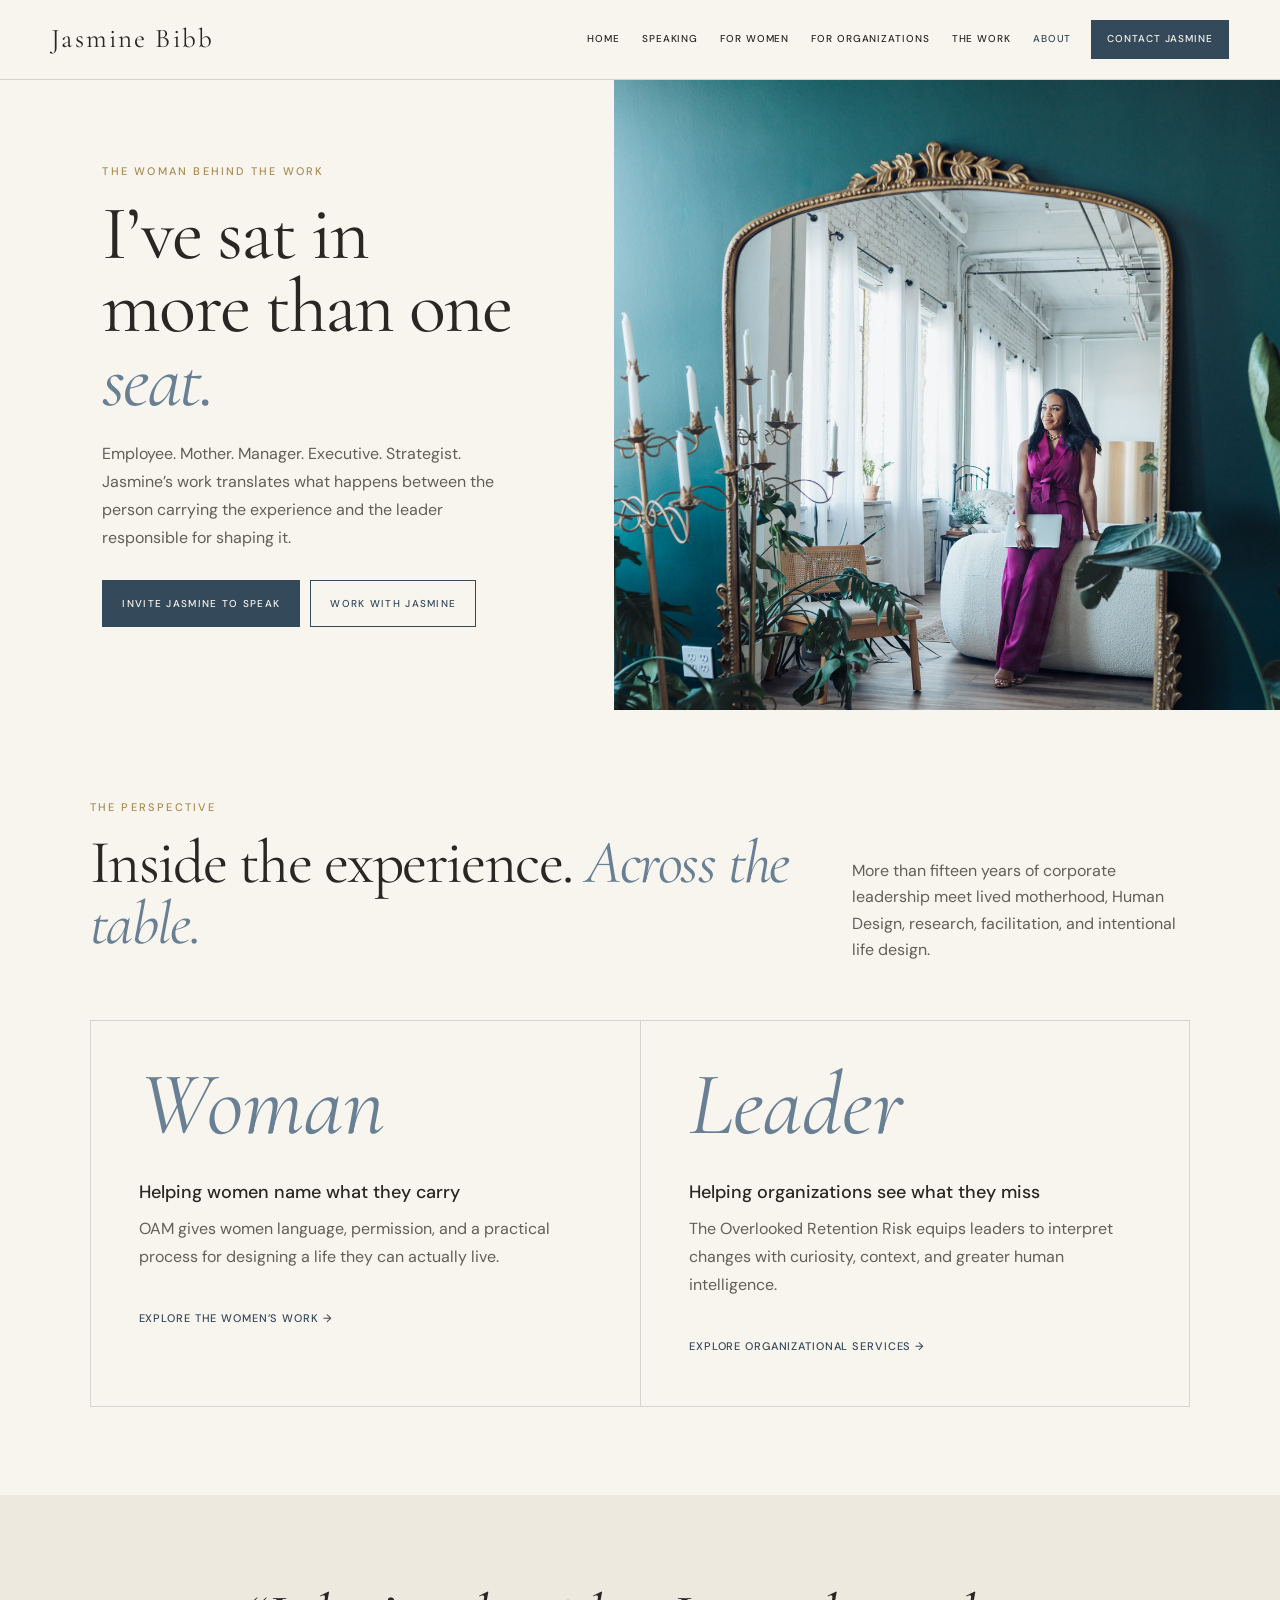
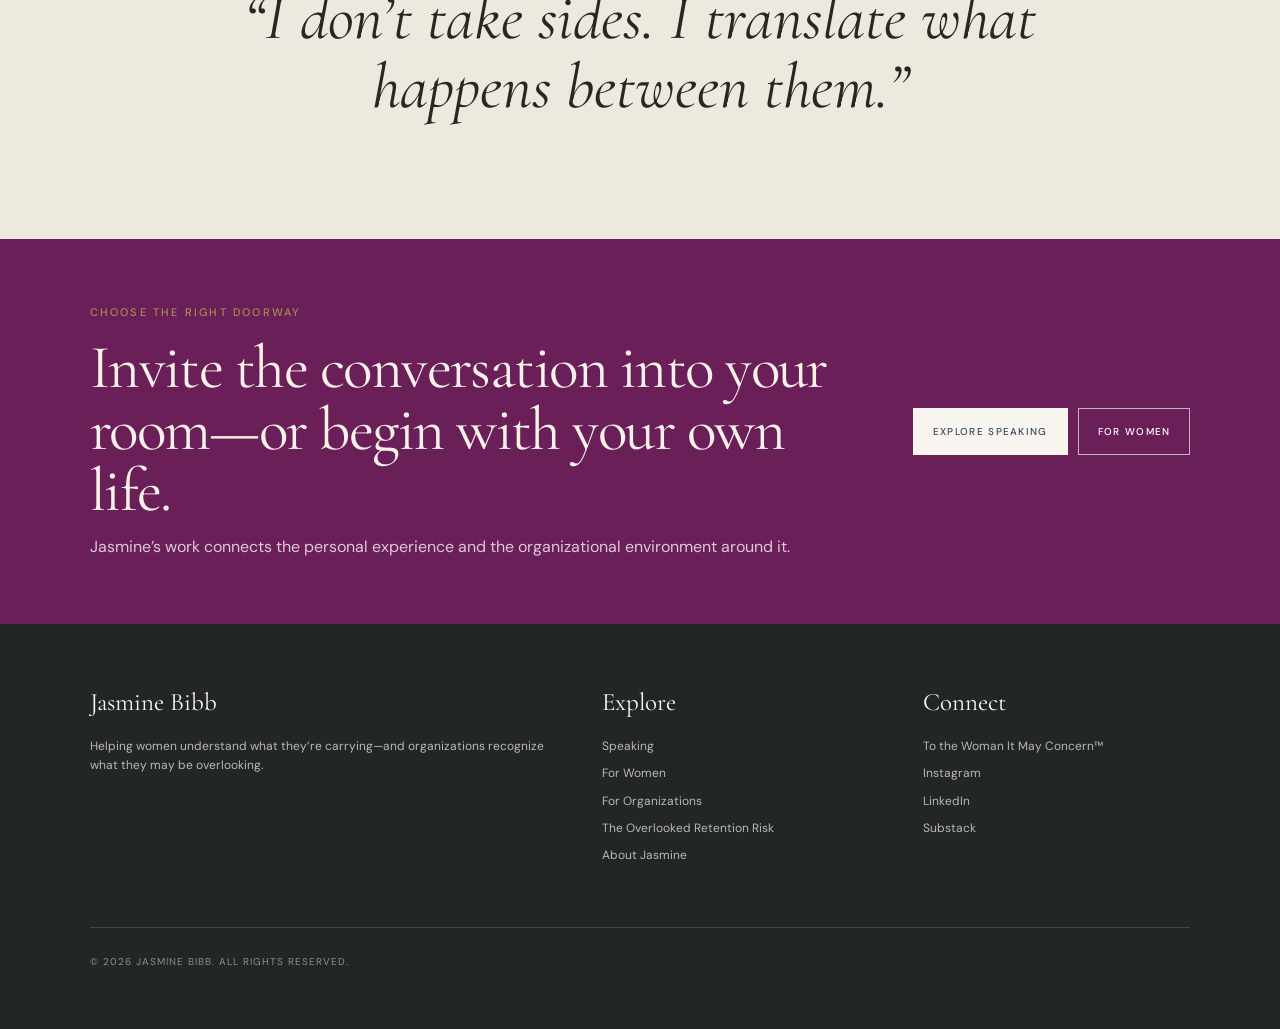
==== about.html @ 8930ca6d "Refresh Jasmine Bibb brand site" ====
<!doctype html>
<html lang="en">
<head>
  <meta charset="utf-8"><meta name="viewport" content="width=device-width, initial-scale=1">
  <title>About Jasmine Bibb</title>
  <meta name="description" content="Meet Jasmine Bibb, a corporate leader, strategist, speaker, facilitator, and founder helping women and organizations better understand capacity, overload, and change.">
  <link rel="canonical" href="https://jasminebibb.com/about.html">
  <link rel="preconnect" href="https://fonts.googleapis.com"><link rel="preconnect" href="https://fonts.gstatic.com" crossorigin><link href="https://fonts.googleapis.com/css2?family=Cormorant+Garamond:ital,wght@0,400;0,500;1,400&family=DM+Sans:wght@400;500&display=swap" rel="stylesheet"><link rel="stylesheet" href="assets/site.css">
</head>
<body>
  <a class="skip-link" href="#main">Skip to content</a>
  <header class="site-header"><a class="brand" href="index.html">Jasmine Bibb</a><button class="nav-toggle" type="button" aria-expanded="false" aria-controls="site-nav">Menu</button><nav class="site-nav" id="site-nav" aria-label="Primary navigation"><a href="index.html">Home</a><a href="speaking.html">Speaking</a><a href="women.html">For Women</a><a href="organizations.html">For Organizations</a><a href="work.html">The Work</a><a href="about.html" aria-current="page">About</a><a class="nav-cta" href="contact.html">Contact Jasmine</a></nav></header>
  <main id="main">
    <section class="hero"><div class="hero-copy"><p class="kicker">The woman behind the work</p><h1>I’ve sat in more than one <span class="serif-italic">seat.</span></h1><p class="lede">Employee. Mother. Manager. Executive. Strategist. Jasmine’s work translates what happens between the person carrying the experience and the leader responsible for shaping it.</p><div class="actions"><a class="button" href="speaking.html">Invite Jasmine to speak</a><a class="button outline" href="organizations.html">Work with Jasmine</a></div></div><div class="hero-image about" role="img" aria-label="Portrait of Jasmine Bibb"></div></section>
    <section class="section"><div class="section-heading"><div><p class="kicker">The perspective</p><h2>Inside the experience. <span class="serif-italic">Across the table.</span></h2></div><p>More than fifteen years of corporate leadership meet lived motherhood, Human Design, research, facilitation, and intentional life design.</p></div><div class="split"><div><span class="big-word">Woman</span><h3>Helping women name what they carry</h3><p class="lede">OAM gives women language, permission, and a practical process for designing a life they can actually live.</p><a class="text-link" href="women.html">Explore the women’s work →</a></div><div><span class="big-word">Leader</span><h3>Helping organizations see what they miss</h3><p class="lede">The Overlooked Retention Risk equips leaders to interpret changes with curiosity, context, and greater human intelligence.</p><a class="text-link" href="organizations.html">Explore organizational services →</a></div></div></section>
    <section class="quote deep"><blockquote>“I don’t take sides. I translate what happens between them.”</blockquote></section>
  </main>
  <section class="site-cta"><div><p class="kicker">Choose the right doorway</p><h2>Invite the conversation into your room—or begin with your own life.</h2><p>Jasmine’s work connects the personal experience and the organizational environment around it.</p></div><div class="actions"><a class="button light" href="speaking.html">Explore speaking</a><a class="button light-outline" href="women.html">For women</a></div></section>
  <footer class="site-footer"><div><strong>Jasmine Bibb</strong><p>Helping women understand what they’re carrying—and organizations recognize what they may be overlooking.</p></div><div><strong>Explore</strong><a href="speaking.html">Speaking</a><a href="women.html">For Women</a><a href="organizations.html">For Organizations</a><a href="work.html">The Overlooked Retention Risk</a><a href="about.html">About Jasmine</a></div><div><strong>Connect</strong><a href="https://pod.link/1829325379?view=apps&sort=popularity">To the Woman It May Concern™</a><a href="https://www.instagram.com/theoverachievermom">Instagram</a><a href="https://www.linkedin.com/in/jasminebibb">LinkedIn</a><a href="https://jasminebibb.substack.com/">Substack</a></div><div class="legal">© <span data-year></span> Jasmine Bibb. All rights reserved.</div></footer>
  <script src="assets/site.js"></script>
</body>
</html>
---- assets/site.css ----
:root {
  --ink: #292723;
  --muted: #625f58;
  --paper: #f8f5ef;
  --paper-deep: #eee9df;
  --blue: #687f94;
  --blue-dark: #344959;
  --gold: #aa8b52;
  --magenta: #6b1f59;
  --line: rgba(41, 39, 35, 0.16);
  --white: #fff;
  --serif: "Cormorant Garamond", Georgia, serif;
  --sans: "DM Sans", Arial, sans-serif;
}

* { box-sizing: border-box; }
html { scroll-behavior: smooth; }
body {
  margin: 0;
  color: var(--ink);
  background: var(--paper);
  font-family: var(--sans);
  font-size: 16px;
  line-height: 1.65;
  -webkit-font-smoothing: antialiased;
}

a { color: inherit; }
img { display: block; max-width: 100%; }
button, input { font: inherit; }
.skip-link { position: absolute; left: -9999px; top: 0; z-index: 1000; }
.skip-link:focus { left: 12px; top: 12px; padding: 10px 14px; background: var(--white); }

.site-header {
  position: sticky;
  top: 0;
  z-index: 100;
  display: flex;
  align-items: center;
  justify-content: space-between;
  gap: 22px;
  padding: 17px clamp(20px, 4vw, 56px);
  border-bottom: 1px solid var(--line);
  background: rgba(248, 245, 239, 0.96);
  backdrop-filter: blur(12px);
}
.brand {
  flex: none;
  font-family: var(--serif);
  font-size: 27px;
  letter-spacing: 0.08em;
  text-decoration: none;
}
.nav-toggle {
  display: none;
  padding: 8px 0;
  border: 0;
  color: var(--ink);
  background: transparent;
  font-size: 12px;
  letter-spacing: 0.12em;
  text-transform: uppercase;
}
.site-nav { display: flex; align-items: center; justify-content: flex-end; gap: 2px; }
.site-nav a {
  padding: 9px 10px;
  font-size: 10px;
  font-weight: 500;
  letter-spacing: 0.09em;
  text-decoration: none;
  text-transform: uppercase;
  white-space: nowrap;
}
.site-nav a:hover, .site-nav a:focus-visible, .site-nav a[aria-current="page"] { color: var(--blue-dark); }
.site-nav .nav-cta { margin-left: 8px; padding: 11px 16px; color: var(--paper); background: var(--blue-dark); }
.site-nav .nav-cta:hover, .site-nav .nav-cta:focus-visible { color: var(--white); background: var(--magenta); }

.hero {
  display: grid;
  grid-template-columns: minmax(0, 0.96fr) minmax(360px, 1.04fr);
  min-height: 630px;
}
.hero-copy { display: flex; flex-direction: column; justify-content: center; padding: 72px clamp(34px, 8vw, 120px); }
.hero-image { min-height: 560px; background-color: var(--paper-deep); background-position: center; background-size: cover; }
.hero-image.home { background-image: linear-gradient(90deg, rgba(238,233,223,.26), transparent 22%), url("images/B-34.jpg"); background-position: center 42%; }
.hero-image.speaking { background-image: url("images/B-31.jpg"); background-position: center 72%; min-height: 740px; }
.hero-image.women { background-image: url("images/B-12.jpg"); background-position: center 42%; }
.hero-image.organizations { background-image: url("images/B-7.jpg"); background-position: center 32%; }
.hero-image.framework { background-image: url("images/B-13.jpg"); background-position: center 38%; }
.hero-image.about { background-image: url("images/B-39.jpg"); background-position: center 25%; }

.kicker {
  margin: 0 0 16px;
  color: var(--gold);
  font-size: 11px;
  font-weight: 500;
  letter-spacing: 0.2em;
  text-transform: uppercase;
}
h1, h2, h3, p { margin-top: 0; }
h1, h2 { font-family: var(--serif); font-weight: 400; letter-spacing: -0.025em; }
h1 { max-width: 760px; margin-bottom: 22px; font-size: clamp(50px, 6vw, 82px); line-height: 0.96; }
h2 { margin-bottom: 17px; font-size: clamp(39px, 4.8vw, 62px); line-height: 1; }
h3 { margin-bottom: 10px; font-size: 18px; font-weight: 500; line-height: 1.35; }
.serif-italic { color: var(--blue); font-style: italic; }
.lede { max-width: 620px; margin-bottom: 28px; color: var(--muted); font-size: 16px; line-height: 1.75; }

.actions { display: flex; flex-wrap: wrap; gap: 10px; }
.button {
  display: inline-flex;
  align-items: center;
  justify-content: center;
  min-height: 47px;
  padding: 12px 19px;
  border: 1px solid var(--blue-dark);
  color: var(--paper);
  background: var(--blue-dark);
  font-size: 10px;
  font-weight: 500;
  letter-spacing: 0.13em;
  line-height: 1.3;
  text-align: center;
  text-decoration: none;
  text-transform: uppercase;
  transition: 180ms ease;
}
.button:hover, .button:focus-visible { border-color: var(--magenta); background: var(--magenta); transform: translateY(-1px); }
.button.outline { color: var(--blue-dark); background: transparent; }
.button.outline:hover, .button.outline:focus-visible { color: var(--paper); }
.button.light { border-color: var(--paper); color: var(--blue-dark); background: var(--paper); }
.button.light-outline { border-color: rgba(255,255,255,.65); color: var(--white); background: transparent; }

.section { padding: 88px clamp(24px, 7vw, 108px); }
.section.deep { background: var(--paper-deep); }
.section-heading { display: grid; grid-template-columns: minmax(0, 1fr) minmax(260px, 0.48fr); gap: 58px; align-items: end; margin-bottom: 48px; }
.section-heading > p { max-width: 460px; margin-bottom: 8px; color: var(--muted); }
.grid-3 { display: grid; grid-template-columns: repeat(3, 1fr); border: 1px solid var(--line); }
.card { min-height: 255px; padding: 34px 30px; border-right: 1px solid var(--line); background: rgba(255,255,255,.2); }
.card:last-child { border-right: 0; }
.card small { display: block; margin-bottom: 36px; color: var(--gold); font-size: 10px; letter-spacing: .16em; text-transform: uppercase; }
.card p { color: var(--muted); font-size: 14px; line-height: 1.65; }
.text-link { display: inline-block; margin-top: 10px; border: 0; color: var(--blue-dark); background: transparent; font-size: 11px; font-weight: 500; letter-spacing: .08em; text-decoration: none; text-transform: uppercase; }
.text-link:hover, .text-link:focus-visible { color: var(--magenta); }

.band { padding: 82px clamp(24px, 11vw, 170px); color: #f7f1e8; background: var(--blue-dark); text-align: center; }
.band h2 { max-width: 960px; margin-right: auto; margin-left: auto; }
.band > p:last-child { max-width: 760px; margin: 0 auto; color: #dce3e8; }

.feature-grid { display: grid; grid-template-columns: minmax(0, .9fr) minmax(320px, .7fr); gap: 70px; align-items: center; }
.feature-image { min-height: 520px; background-position: center; background-size: cover; }
.feature-image.book { background-image: url("images/B-21.jpg"); background-position: center 35%; }

.split { display: grid; grid-template-columns: 1fr 1fr; border: 1px solid var(--line); }
.split > div { min-height: 310px; padding: 48px; }
.split > div + div { border-left: 1px solid var(--line); }
.big-word { display: block; margin-bottom: 40px; color: var(--blue); font-family: var(--serif); font-size: clamp(52px, 7vw, 94px); font-style: italic; line-height: .8; }

.steps { display: grid; grid-template-columns: repeat(5, 1fr); border: 1px solid var(--line); }
.step { position: relative; min-height: 170px; padding: 30px 22px; border-right: 1px solid var(--line); color: inherit; text-decoration: none; transition: background-color 180ms ease; }
.step:last-child { border-right: 0; }
.step[href]::after { content: "↗"; position: absolute; top: 24px; right: 20px; color: var(--blue); font-size: 16px; opacity: 0; transform: translate(-4px, 4px); transition: opacity 180ms ease, transform 180ms ease; }
.step[href]:hover, .step[href]:focus-visible { background: rgba(255, 255, 255, .5); outline: none; }
.step[href]:hover::after, .step[href]:focus-visible::after { opacity: 1; transform: translate(0, 0); }
.step span { display: block; margin-bottom: 34px; color: var(--gold); font-family: var(--serif); font-size: 32px; }
.step strong { display: block; font-size: 14px; font-weight: 500; }
.step p { margin: 4px 0 0; color: var(--muted); font-size: 12px; }

.design-tool { padding: 90px clamp(24px, 7vw, 108px); color: #f7f1e8; background: var(--magenta); }
.design-shell { display: grid; grid-template-columns: minmax(0, .88fr) minmax(380px, .72fr); gap: 72px; align-items: center; }
.design-intro p:not(.kicker) { max-width: 590px; color: rgba(255,255,255,.78); }
.design-notes { display: grid; gap: 16px; margin-top: 38px; }
.design-notes span { padding-top: 14px; border-top: 1px solid rgba(255,255,255,.2); font-size: 13px; }
.design-notes b { margin-right: 12px; color: #e2c685; font-weight: 500; }
.design-card { padding: 42px; color: var(--ink); background: var(--paper); }
.design-card h3 { font-family: var(--serif); font-size: 34px; font-weight: 400; }
.design-card p { color: var(--muted); }

.podcast { display: grid; grid-template-columns: minmax(320px, .76fr) 1fr; background: var(--paper); }
.podcast-art { display: grid; place-items: center; min-height: 480px; padding: 38px; background: url("images/B-16.jpg") center 28% / cover; }
.podcast-art span { width: min(320px, 90%); padding: 28px; color: var(--white); background: rgba(52,73,89,.88); font-family: var(--serif); font-size: clamp(32px, 4vw, 50px); line-height: .95; text-align: center; }
.podcast-art em { color: #e3c78c; font-weight: 400; }
.podcast-copy { display: flex; flex-direction: column; justify-content: center; padding: 68px clamp(34px, 8vw, 120px); }
.podcast-copy > p:not(.kicker) { max-width: 610px; color: var(--muted); }

.book-landing { display: grid; grid-template-columns: minmax(0, 1.15fr) minmax(300px, .65fr); gap: 60px; align-items: center; padding: 90px clamp(24px, 8vw, 120px); color: #f4eee6; background: var(--blue-dark); }
.book-landing .lede { color: #dce3e8; }
.book-cover-wrap { display: grid; place-items: center; min-height: 480px; }
.book-cover { position: relative; width: min(290px, 78%); min-height: 410px; padding: 38px 30px; color: #fff9ef; background: var(--magenta); box-shadow: -16px 20px 0 rgba(231,211,169,.22), 0 34px 70px rgba(0,0,0,.3); }
.book-cover::before { content: ""; position: absolute; inset: 14px; border: 1px solid rgba(255,249,239,.44); }
.book-cover small, .book-cover strong, .book-cover span { position: relative; z-index: 1; display: block; }
.book-cover small { font-size: 9px; letter-spacing: .16em; text-transform: uppercase; }
.book-cover strong { margin-top: 90px; font-family: var(--serif); font-size: 50px; font-weight: 400; line-height: .88; }
.book-cover span { position: absolute; right: 30px; bottom: 34px; left: 30px; font-size: 10px; letter-spacing: .12em; text-transform: uppercase; }
.premise-grid { display: grid; grid-template-columns: repeat(3, 1fr); border: 1px solid var(--line); }
.premise { padding: 38px 30px; border-right: 1px solid var(--line); }
.premise:last-child { border-right: 0; }
.premise span { color: var(--gold); font-family: var(--serif); font-size: 32px; }
.premise h3 { margin-top: 14px; }
.premise p { margin: 0; color: var(--muted); font-size: 13px; }

.quote { padding: 88px clamp(24px, 11vw, 170px); text-align: center; }
.quote.deep { background: var(--paper-deep); }
.quote blockquote { max-width: 980px; margin: 0 auto 30px; font-family: var(--serif); font-size: clamp(36px, 5vw, 64px); font-style: italic; line-height: 1.08; }
.quote .actions { justify-content: center; }

.process-list { border-top: 1px solid var(--line); }
.process-step { display: grid; grid-template-columns: 100px minmax(210px, .65fr) 1.4fr; gap: 30px; padding: 34px 0; border-bottom: 1px solid var(--line); align-items: start; }
.process-step > span { color: var(--gold); font-family: var(--serif); font-size: 32px; line-height: 1; }
.process-step h3 { font-family: var(--serif); font-size: 30px; font-weight: 400; }
.process-step p { margin: 0; color: var(--muted); font-size: 14px; }
.checklist { margin: 0; padding: 0; list-style: none; border-top: 1px solid var(--line); }
.checklist li { position: relative; padding: 18px 0 18px 30px; border-bottom: 1px solid var(--line); color: var(--muted); }
.checklist li::before { content: "·"; position: absolute; left: 5px; color: var(--gold); font-size: 28px; line-height: 1; }
.comparison { display: grid; grid-template-columns: 1fr 1fr; border: 1px solid rgba(255,255,255,.18); }
.comparison > div { padding: 28px; }
.comparison > div + div { border-left: 1px solid rgba(255,255,255,.18); }
.comparison small { display: block; margin-bottom: 20px; color: #e2c685; font-size: 10px; letter-spacing: .15em; text-transform: uppercase; }
.comparison p { padding: 12px 0; border-top: 1px solid rgba(255,255,255,.12); color: #dce3e8; font-size: 13px; }
.comparison .not p { color: rgba(255,255,255,.46); text-decoration: line-through; }
.type-grid { display: grid; grid-template-columns: repeat(5, 1fr); border: 1px solid var(--line); }
.type-card { min-height: 270px; padding: 28px 22px; border-right: 1px solid var(--line); }
.type-card:last-child { border-right: 0; }
.type-card h3 { font-family: var(--serif); font-size: 25px; font-style: italic; font-weight: 400; }
.type-card p { color: var(--muted); font-size: 12px; }
.waitlist-shell { display: grid; grid-template-columns: minmax(0, .8fr) minmax(360px, .65fr); gap: 72px; align-items: start; max-width: 1100px; margin: 0 auto; }
.waitlist-note { padding: 34px; background: var(--paper-deep); }
.waitlist-form { display: grid; gap: 16px; padding: 38px; border: 1px solid var(--line); background: rgba(255,255,255,.3); }
.waitlist-form label { display: grid; gap: 7px; color: var(--muted); font-size: 10px; font-weight: 500; letter-spacing: .12em; text-transform: uppercase; }
.waitlist-form input { width: 100%; padding: 13px 14px; border: 1px solid var(--line); border-radius: 0; color: var(--ink); background: var(--white); }
.waitlist-form input:focus { border-color: var(--blue-dark); outline: 2px solid rgba(104,127,148,.18); }
.waitlist-form button { width: 100%; border: 0; cursor: pointer; }
.formkit-alert { margin: 0; padding: 0; list-style: none; color: var(--magenta); font-size: 13px; }
.formkit-powered-by-convertkit-container { text-align: center; }
.formkit-powered-by-convertkit { color: var(--muted); font-size: 10px; text-decoration: none; }

.inquiry-page { display: grid; grid-template-columns: minmax(300px, .72fr) minmax(480px, 1fr); gap: clamp(48px, 7vw, 110px); align-items: start; padding: 86px clamp(24px, 7vw, 108px); }
.inquiry-copy { position: sticky; top: 116px; }
.inquiry-copy h1 { font-size: clamp(50px, 6vw, 78px); }
.inquiry-notes { display: grid; gap: 0; margin: 40px 0 34px; border-top: 1px solid var(--line); }
.inquiry-notes span { padding: 18px 0; border-bottom: 1px solid var(--line); color: var(--muted); font-size: 13px; }
.inquiry-notes b { margin-right: 14px; color: var(--gold); font-family: var(--serif); font-size: 20px; font-weight: 400; }
.inquiry-assurance { max-width: 520px; color: var(--muted); font-size: 13px; }
.inquiry-form-shell { min-width: 0; padding: 18px; border: 1px solid var(--line); background: rgba(255,255,255,.28); }
.tally-embed { display: block; width: 100%; min-height: 1320px; border: 0; }

.site-cta { display: grid; grid-template-columns: 1fr auto; gap: 50px; align-items: center; padding: 64px clamp(24px, 7vw, 108px); color: #f7f1e8; background: var(--magenta); }
.site-cta h2 { max-width: 760px; margin-bottom: 12px; }
.site-cta p:last-child { margin: 0; color: rgba(255,255,255,.76); }
.site-footer { display: grid; grid-template-columns: 1.2fr .7fr .7fr; gap: 54px; padding: 58px clamp(24px, 7vw, 108px); color: #d9d2c8; background: #222626; }
.site-footer strong { display: block; margin-bottom: 14px; color: #fff8ef; font-family: var(--serif); font-size: 25px; font-weight: 400; }
.site-footer p, .site-footer a { display: block; margin: 0 0 8px; color: #bdb8b0; font-size: 12px; line-height: 1.6; text-decoration: none; }
.site-footer a:hover, .site-footer a:focus-visible { color: #fff; }
.legal { grid-column: 1 / -1; padding-top: 26px; border-top: 1px solid rgba(255,255,255,.14); color: #918e88; font-size: 10px; letter-spacing: .1em; text-transform: uppercase; }

@media (max-width: 980px) {
  .site-header { align-items: flex-start; flex-wrap: wrap; }
  .nav-toggle { display: block; }
  .site-nav { display: none; width: 100%; align-items: stretch; flex-direction: column; }
  .site-nav.is-open { display: flex; }
  .site-nav a { padding: 12px 0; border-top: 1px solid var(--line); }
  .site-nav .nav-cta { margin: 6px 0 0; padding: 13px 16px; text-align: center; }
  .hero { grid-template-columns: 1fr 1fr; }
  .hero-copy { padding: 58px 7%; }
  .section-heading { grid-template-columns: 1fr; gap: 8px; }
  .grid-3 { grid-template-columns: 1fr; }
  .card { border-right: 0; border-bottom: 1px solid var(--line); }
  .card:last-child { border-bottom: 0; }
  .steps { grid-template-columns: repeat(5, 1fr); }
  .step { padding: 24px 14px; }
  .design-shell { grid-template-columns: 1fr; }
  .type-grid { grid-template-columns: repeat(2, 1fr); }
  .type-card:nth-child(2n) { border-right: 0; }
  .type-card { border-bottom: 1px solid var(--line); }
  .waitlist-shell { grid-template-columns: 1fr; }
  .inquiry-page { grid-template-columns: 1fr; }
  .inquiry-copy { position: static; }
  .site-footer { grid-template-columns: 1fr 1fr; }
}

@media (max-width: 720px) {
  .hero { grid-template-columns: 1fr; min-height: auto; }
  .hero-image { min-height: 470px; order: -1; }
  .hero-image.speaking { min-height: 640px; background-position: center 66%; }
  .hero-copy { padding: 52px 7% 62px; }
  h1 { font-size: clamp(48px, 15vw, 68px); }
  .section { padding: 66px 7%; }
  .feature-grid, .split, .podcast, .book-landing, .site-cta { grid-template-columns: 1fr; }
  .feature-image { min-height: 380px; order: -1; }
  .split > div { min-height: auto; padding: 38px 30px; }
  .split > div + div { border-top: 1px solid var(--line); border-left: 0; }
  .steps { grid-template-columns: 1fr; }
  .step { min-height: auto; border-right: 0; border-bottom: 1px solid var(--line); }
  .step:last-child { border-bottom: 0; }
  .step span { margin-bottom: 12px; }
  .design-tool { padding: 66px 7%; }
  .design-card { padding: 32px 26px; }
  .podcast-art { min-height: 450px; }
  .podcast-copy { padding: 56px 7%; }
  .book-landing { padding: 58px 7%; }
  .book-cover-wrap { min-height: 420px; order: -1; }
  .premise-grid { grid-template-columns: 1fr; }
  .premise { border-right: 0; border-bottom: 1px solid var(--line); }
  .premise:last-child { border-bottom: 0; }
  .process-step { grid-template-columns: 60px 1fr; gap: 14px 20px; }
  .process-step p { grid-column: 2; }
  .comparison { grid-template-columns: 1fr; }
  .comparison > div + div { border-top: 1px solid rgba(255,255,255,.18); border-left: 0; }
  .type-grid { grid-template-columns: 1fr; }
  .type-card, .type-card:nth-child(2n) { border-right: 0; border-bottom: 1px solid var(--line); }
  .type-card:last-child { border-bottom: 0; }
  .waitlist-form { padding: 28px 22px; }
  .inquiry-page { padding: 58px 7%; }
  .inquiry-form-shell { padding: 8px; }
  .site-cta { padding: 56px 7%; }
  .site-footer { grid-template-columns: 1fr; }
  .legal { grid-column: auto; }
}

@media (prefers-reduced-motion: reduce) {
  html { scroll-behavior: auto; }
  *, *::before, *::after { transition-duration: .01ms !important; }
}
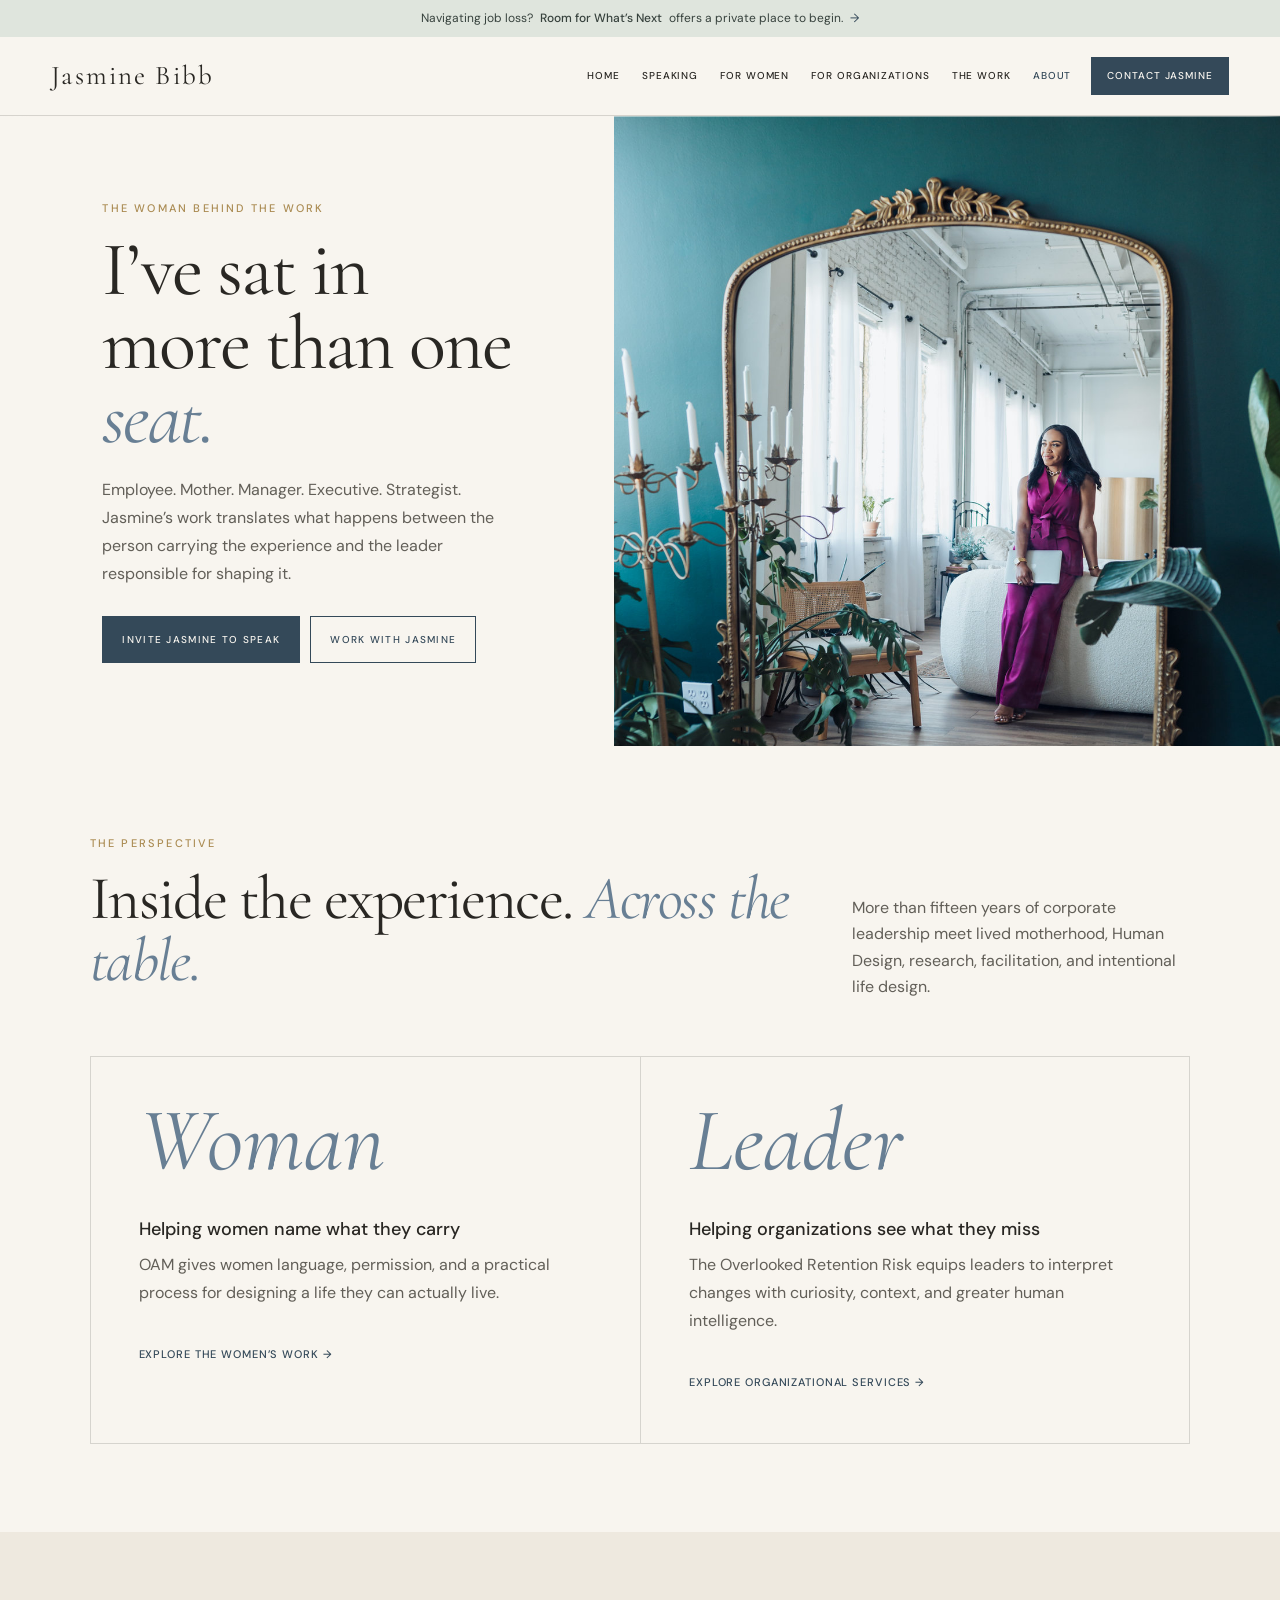
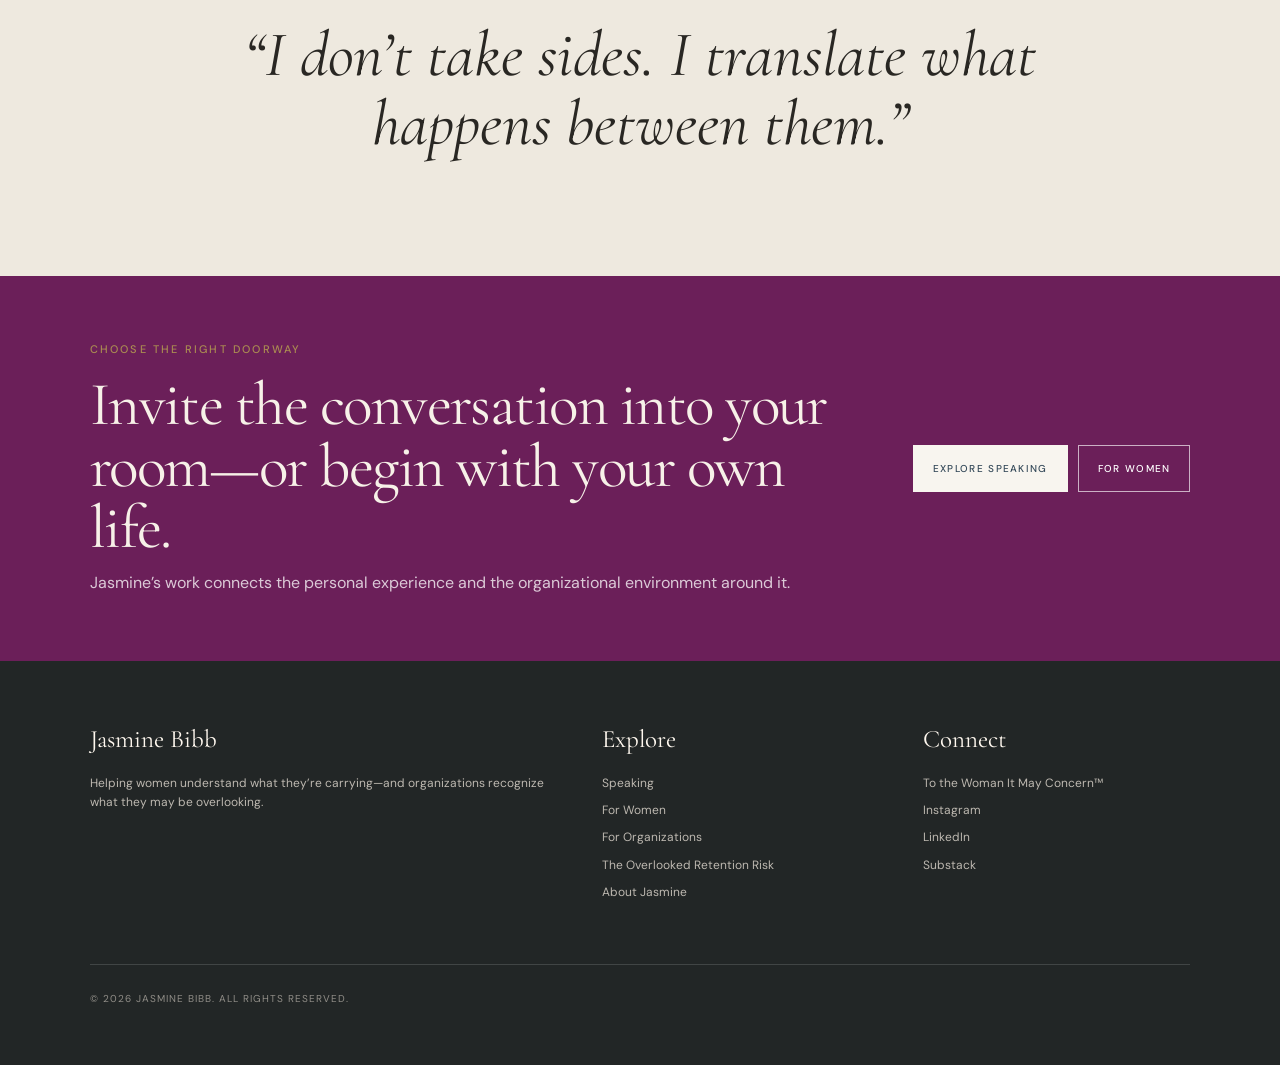
==== commit 03645d2c: "Add Room for Whats Next doorway" ====
--- a/about.html
+++ b/about.html
@@ -9,6 +9,7 @@
 </head>
 <body>
   <a class="skip-link" href="#main">Skip to content</a>
+  <a class="offer-banner" href="https://room-for-whats-next.jasmine-bibb61.chatgpt.site/">Navigating job loss? <strong>Room for What’s Next</strong> offers a private place to begin. <span aria-hidden="true">→</span></a>
   <header class="site-header"><a class="brand" href="index.html">Jasmine Bibb</a><button class="nav-toggle" type="button" aria-expanded="false" aria-controls="site-nav">Menu</button><nav class="site-nav" id="site-nav" aria-label="Primary navigation"><a href="index.html">Home</a><a href="speaking.html">Speaking</a><a href="women.html">For Women</a><a href="organizations.html">For Organizations</a><a href="work.html">The Work</a><a href="about.html" aria-current="page">About</a><a class="nav-cta" href="contact.html">Contact Jasmine</a></nav></header>
   <main id="main">
     <section class="hero"><div class="hero-copy"><p class="kicker">The woman behind the work</p><h1>I’ve sat in more than one <span class="serif-italic">seat.</span></h1><p class="lede">Employee. Mother. Manager. Executive. Strategist. Jasmine’s work translates what happens between the person carrying the experience and the leader responsible for shaping it.</p><div class="actions"><a class="button" href="speaking.html">Invite Jasmine to speak</a><a class="button outline" href="organizations.html">Work with Jasmine</a></div></div><div class="hero-image about" role="img" aria-label="Portrait of Jasmine Bibb"></div></section>
--- a/assets/site.css
+++ b/assets/site.css
@@ -30,6 +30,10 @@
 button, input { font: inherit; }
 .skip-link { position: absolute; left: -9999px; top: 0; z-index: 1000; }
 .skip-link:focus { left: 12px; top: 12px; padding: 10px 14px; background: var(--white); }
+.offer-banner { display: flex; align-items: center; justify-content: center; gap: 7px; padding: 10px 20px; color: #37423d; background: #dfe5dd; font-size: 12px; line-height: 1.4; text-align: center; text-decoration: none; transition: background-color 180ms ease; }
+.offer-banner strong { font-weight: 500; }
+.offer-banner span { color: var(--blue-dark); }
+.offer-banner:hover, .offer-banner:focus-visible { background: #d3ddd1; }
 
 .site-header {
   position: sticky;
@@ -135,6 +139,7 @@
 .section-heading { display: grid; grid-template-columns: minmax(0, 1fr) minmax(260px, 0.48fr); gap: 58px; align-items: end; margin-bottom: 48px; }
 .section-heading > p { max-width: 460px; margin-bottom: 8px; color: var(--muted); }
 .grid-3 { display: grid; grid-template-columns: repeat(3, 1fr); border: 1px solid var(--line); }
+.grid-4 { display: grid; grid-template-columns: repeat(4, 1fr); border: 1px solid var(--line); }
 .card { min-height: 255px; padding: 34px 30px; border-right: 1px solid var(--line); background: rgba(255,255,255,.2); }
 .card:last-child { border-right: 0; }
 .card small { display: block; margin-bottom: 36px; color: var(--gold); font-size: 10px; letter-spacing: .16em; text-transform: uppercase; }
@@ -262,7 +267,7 @@
   .hero { grid-template-columns: 1fr 1fr; }
   .hero-copy { padding: 58px 7%; }
   .section-heading { grid-template-columns: 1fr; gap: 8px; }
-  .grid-3 { grid-template-columns: 1fr; }
+  .grid-3, .grid-4 { grid-template-columns: 1fr; }
   .card { border-right: 0; border-bottom: 1px solid var(--line); }
   .card:last-child { border-bottom: 0; }
   .steps { grid-template-columns: repeat(5, 1fr); }
